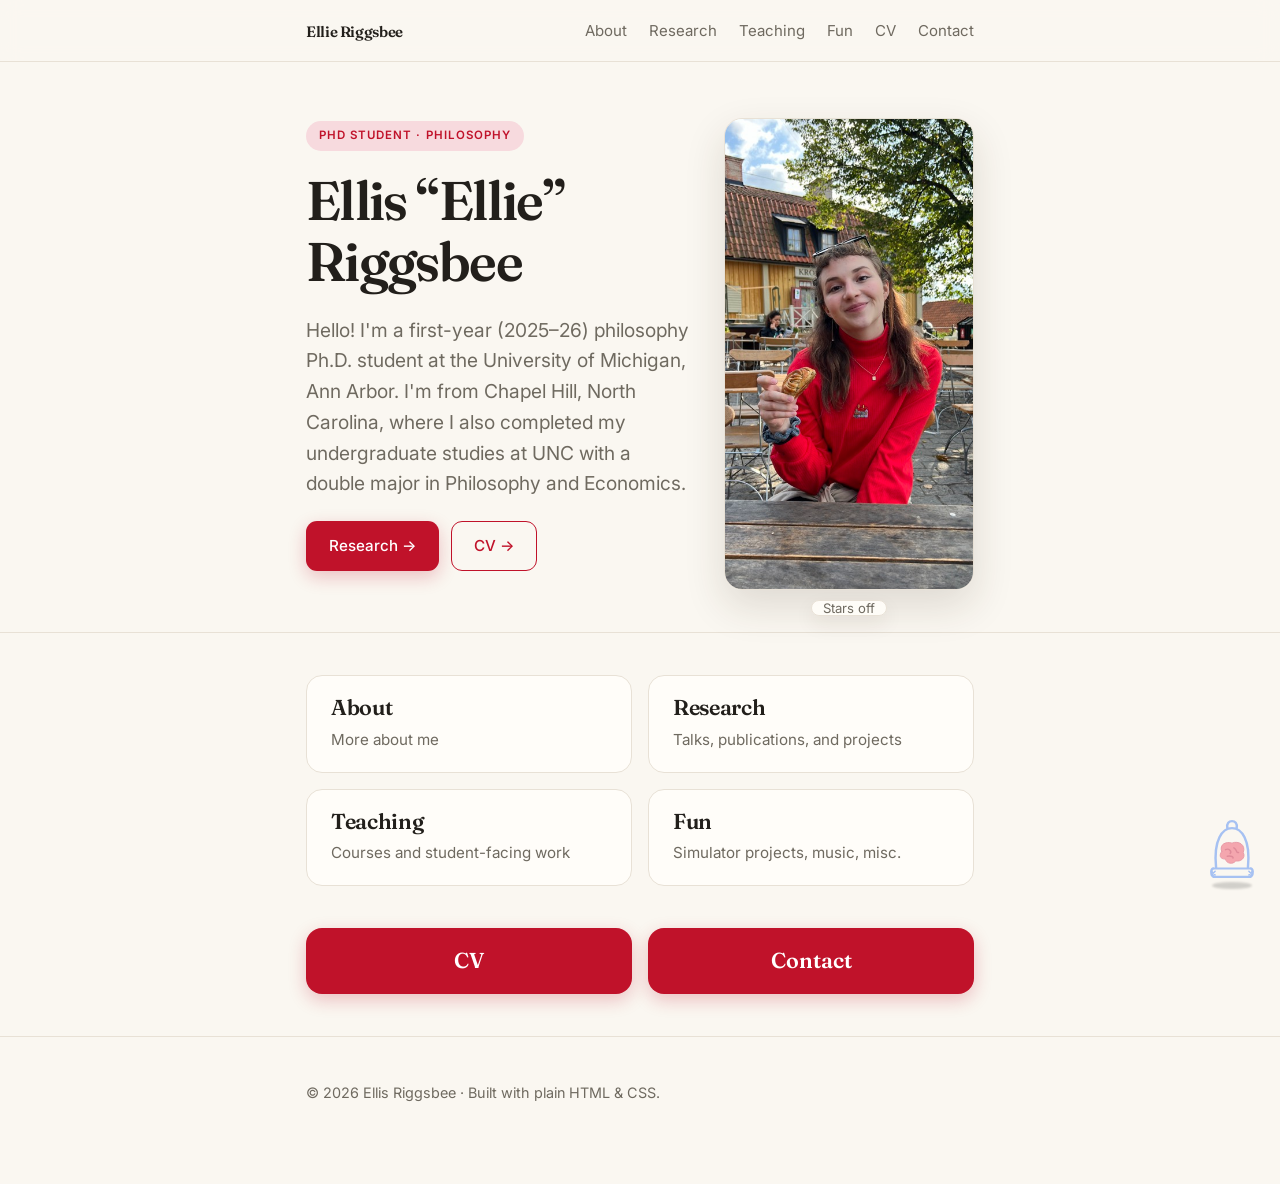
==== index.html @ 44b4fdca "Publish personal website" ====
<!DOCTYPE html>
<html lang="en">
<head>
  <meta charset="utf-8" />
  <meta name="viewport" content="width=device-width, initial-scale=1" />
  <title>Ellis Riggsbee</title>
  <meta name="description" content="Ellis Riggsbee — PhD student in philosophy." />
  <link rel="icon" href="favicon.svg" type="image/svg+xml" />
  <link rel="preconnect" href="https://fonts.googleapis.com" />
  <link rel="preconnect" href="https://fonts.gstatic.com" crossorigin />
  <link rel="stylesheet" href="https://fonts.googleapis.com/css2?family=Fraunces:ital,opsz,wght@0,9..144,400..700;1,9..144,400..600&family=Inter:wght@400;500;600&display=swap" />
  <link rel="stylesheet" href="styles.css?v=home-fun-blurb-misc" />
</head>
<body>

  <nav class="nav">
    <div class="wrap">
      <span class="brand"><a href="index.html?fresh=site-current" style="color:inherit;">Ellie Riggsbee</a></span>
      <ul>
        <li><a href="about.html">About</a></li>
        <li><a href="research.html">Research</a></li>
        <li><a href="teaching.html">Teaching</a></li>
        <li><a href="fun.html">Fun</a></li>
        <li><a href="cv.pdf" target="_blank" rel="noopener">CV</a></li>
        <li><a href="contact.html">Contact</a></li>
      </ul>
    </div>
  </nav>

  <section class="hero home-hero">
    <div class="wrap hero-inner">
      <div class="hero-text">
        <span class="pill">PhD Student · Philosophy</span>
        <h1 class="home-title">Ellis &ldquo;Ellie&rdquo; Riggsbee</h1>
        <p class="tagline">
          Hello! I'm a first-year (2025–26) philosophy Ph.D. student at the
          University of Michigan, Ann Arbor. I'm from Chapel Hill, North Carolina,
          where I also completed my undergraduate studies at UNC with a double
          major in Philosophy and Economics.
        </p>
        <div class="quick-actions">
          <a class="btn" href="research.html">Research →</a>
          <a class="btn ghost" href="cv.pdf" target="_blank" rel="noopener">CV →</a>
        </div>
      </div>
      <div class="headshot-frame">
        <img class="headshot" src="ellie.jpg" alt="Ellis &ldquo;Ellie&rdquo; Riggsbee" />
      </div>
    </div>
  </section>

  <section class="home-sections">
    <div class="wrap">
      <div class="section-grid">
        <a class="section-link" href="about.html">
          <h2>About</h2>
          <p>More about me</p>
        </a>
        <a class="section-link" href="research.html">
          <h2>Research</h2>
          <p>Talks, publications, and projects</p>
        </a>
        <a class="section-link" href="teaching.html">
          <h2>Teaching</h2>
          <p>Courses and student-facing work</p>
        </a>
        <a class="section-link" href="fun.html">
          <h2>Fun</h2>
          <p>Simulator projects, music, misc.</p>
        </a>
        <div class="home-actions-row">
          <a class="home-action-link" href="cv.pdf" target="_blank" rel="noopener">CV</a>
          <a class="home-action-link" href="contact.html">Contact</a>
        </div>
      </div>
    </div>
  </section>

  <footer>
    <div class="wrap">
      <p>© <span id="year"></span> Ellis Riggsbee · Built with plain HTML &amp; CSS.</p>
    </div>
  </footer>

  <div id="brainvat" aria-hidden="true">
    <div class="biv-body">
      <svg viewBox="0 0 64 76" xmlns="http://www.w3.org/2000/svg" fill="none"
           stroke="#a6c1f2" stroke-width="2.6" stroke-linecap="round" stroke-linejoin="round">
        <path d="M21 39 C18 31 26 28 32 30 C39 27 47 32 44 40 C47 46 41 50 36 49
                 C33 53 26 52 25 47 C19 47 18 43 21 39 Z" fill="#f4a6ae" stroke="#e79aa6" stroke-width="1" />
        <path d="M25 37 C29 35 32 39 30 41" stroke="#df8b99" stroke-width="1.5" />
        <path d="M34 35 C38 37 36 41 39 40" stroke="#df8b99" stroke-width="1.5" />
        <path d="M27 44 C31 43 34 45 33 46" stroke="#df8b99" stroke-width="1.5" />
        <path d="M15 56 C12 26 22 14 32 14 C42 14 52 26 49 56" />
        <path d="M27 14 C25 4 39 4 37 14" />
        <path d="M13 57 L51 57" stroke-width="2.2" />
        <path d="M12 57 C9 58 9 66 14 66 L50 66 C55 66 55 58 52 57" />
        <path d="M10 60 L14 64 M14 60 L10 64" stroke-width="1.6" />
        <path d="M50 60 L54 64 M54 60 L50 64" stroke-width="1.6" />
      </svg>
    </div>
  </div>

  <script>
    document.getElementById("year").textContent = new Date().getFullYear();
  </script>
  <script src="cursor.js?v=home-fun-blurb-misc"></script>
  <script src="brainvat.js"></script>
</body>
</html>
---- styles.css ----
/* =========================================================================
   Ellie Riggsbee — site styles
   Plain CSS, no build step. Edit colors in the :root block below.
   ========================================================================= */

:root {
  /* -- Palette (tweak these to restyle the whole site) -- */
  --bg:          #faf7f1;   /* warm paper */
  --surface:     #fffdf9;   /* cards / panels */
  --text:        #221f1b;   /* near-black ink */
  --muted:       #6f6a60;   /* secondary text */
  --accent:      #c0122a;   /* crimson — brighter middle ground, still AA-accessible */
  --accent-soft: #f7dade;   /* pale accent for highlights */
  --border:      #e8e1d6;

  --max-width: 720px;
  /* Web fonts load from Google Fonts (see <head>); fall back gracefully offline. */
  --serif: "Fraunces", "Iowan Old Style", Palatino, Georgia, serif;
  --sans:  "Inter", -apple-system, BlinkMacSystemFont, "Segoe UI", Roboto, Helvetica, Arial, sans-serif;
}

@media (prefers-color-scheme: dark) {
  :root {
    --bg:          #16140f;
    --surface:     #1e1b15;
    --text:        #ece7dd;
    --muted:       #a49d90;
    --accent:      #ef6d78;   /* lightened shirt-crimson for contrast on dark */
    --accent-soft: #3a161b;
    --border:      #332e25;
  }
}

* { box-sizing: border-box; }

html { scroll-behavior: smooth; }

body {
  margin: 0;
  background: var(--bg);
  color: var(--text);
  font-family: var(--sans);
  font-size: 18px;
  line-height: 1.7;
  -webkit-font-smoothing: antialiased;
  text-rendering: optimizeLegibility;
}
::selection { background: var(--accent-soft); color: var(--text); }
:focus-visible { outline: 2px solid var(--accent); outline-offset: 3px; border-radius: 3px; }

/* ---- Layout ---- */
.wrap { max-width: var(--max-width); margin: 0 auto; padding: 0 26px; }

section { padding: 64px 0; border-top: 1px solid var(--border); }
section:first-of-type { border-top: none; }

/* ---- Typography ---- */
h1, h2, h3 {
  font-family: var(--serif); font-optical-sizing: auto;
  font-weight: 600; line-height: 1.12; letter-spacing: -0.015em; color: var(--text);
}
h1 { font-size: clamp(2.6rem, 6vw, 3.4rem); margin: 0 0 0.15em; letter-spacing: -0.03em; }
.home-title { margin-bottom: 22px; }
h2 { font-size: 1.7rem; margin: 0 0 0.6em; }
h2::before {
  content: ""; display: block; width: 30px; height: 3px; border-radius: 2px;
  background: var(--accent); margin-bottom: 14px;
}
h3 { font-size: 1.15rem; margin: 1.3em 0 0.3em; letter-spacing: -0.005em; }
p  { margin: 0 0 1em; }
.muted { color: var(--muted); }
.small { font-size: 0.9rem; }

a { color: var(--accent); text-decoration: none; }
a.link {
  /* persistent underline so links are distinguishable without relying on color (a11y) */
  text-decoration: underline;
  text-decoration-thickness: 1.5px;
  text-underline-offset: 2px;
  text-decoration-color: color-mix(in srgb, var(--accent) 45%, transparent);
  transition: text-decoration-color 0.2s ease;
}
a.link:hover { text-decoration-color: var(--accent); }

/* ---- Nav ---- */
.nav {
  position: sticky; top: 0; z-index: 10;
  background: color-mix(in srgb, var(--bg) 82%, transparent);
  backdrop-filter: blur(10px);
  border-bottom: 1px solid var(--border);
}
.nav .wrap { display: flex; align-items: center; justify-content: space-between; flex-wrap: wrap; gap: 6px 18px; padding-top: 15px; padding-bottom: 15px; }
.nav .brand { font-family: var(--serif); font-weight: 600; font-size: 1.15rem; color: var(--text); letter-spacing: -0.02em; }
.nav ul { display: flex; gap: 22px; list-style: none; margin: 0; padding: 0; }
.nav a { position: relative; display: inline-block; color: var(--muted); font-size: 0.94rem; transition: color 0.2s ease; }
.nav a::after {
  content: ""; position: absolute; left: 0; right: 0; bottom: -5px; height: 1.5px;
  background: var(--accent); transform: scaleX(0); transform-origin: left; transition: transform 0.22s ease;
}
.nav a:hover { color: var(--accent); }
.nav a:hover::after { transform: scaleX(1); }
.nav a[aria-current="page"] { color: var(--accent); }
.nav a[aria-current="page"]::after { transform: scaleX(1); }
@media (max-width: 620px) {
  .nav ul { gap: 15px; font-size: 0.85rem; flex-wrap: wrap; justify-content: flex-end; }
}

/* ---- Hero ---- */
.hero { padding-top: 84px; }
.hero:not(.home-hero) { padding-bottom: 14px; }
.home-hero { padding-top: 56px; }
.home-hero { padding-bottom: 42px; }
.home-sections { padding-top: 42px; padding-bottom: 34px; }
.hero .tagline { font-size: 1.2rem; line-height: 1.6; color: var(--muted); max-width: 33em; }
.newcomb-page .hero h1 { margin-bottom: 32px; }
.newcomb-page .console { margin-top: -1px; }
.about-note { margin-top: 22px; }
.home-hero .hero-inner { position: relative; }
.hero-inner { display: flex; gap: 34px; align-items: stretch; }
.hero-text { flex: 1; min-width: 0; }
.about-hero {
  padding: 56px 0 34px;
  border-top: none;
}
.about-layout {
  display: flex;
  flex-direction: column;
  align-items: center;
  gap: 30px;
}
.about-aside {
  display: flex;
  flex-direction: column;
  align-items: center;
  gap: 18px;
  width: 100%;
}
.about-copy {
  padding-top: 0;
  width: 100%;
}
.about-heading h1 {
  margin-bottom: 0;
  text-align: center;
}
.about-copy p {
  max-width: 100%;
  color: var(--muted);
  font-size: 1.05rem;
  line-height: 1.72;
}
.about-copy p + p {
  margin-top: 20px;
}
.about-photo {
  width: 300px;
  height: 405px;
  object-fit: cover;
  object-position: center 44%;
  border-radius: 14px;
  border: 1px solid var(--border);
  box-shadow: 0 12px 30px rgba(60, 40, 20, 0.11);
}
@media (max-width: 720px) {
  .about-layout { gap: 28px; }
  .about-heading h1 { margin-bottom: 0; }
  .about-photo { width: 210px; height: 268px; }
}
.headshot {
  align-self: center; flex-shrink: 0;
  width: 250px; height: 520px; max-width: 100%;
  aspect-ratio: 4 / 5; object-fit: cover; object-position: center;
  border-radius: 18px; border: 1px solid var(--border);
  box-shadow: 0 16px 40px rgba(60, 40, 20, 0.14);
}
.headshot-frame {
  align-self: center;
  flex-shrink: 0;
  width: 250px;
  height: 472px;
  max-width: 100%;
  overflow: hidden;
  border-radius: 18px;
  border: 1px solid var(--border);
  box-shadow: 0 16px 40px rgba(60, 40, 20, 0.14);
}
.headshot-frame .headshot {
  display: block;
  width: 250px;
  height: 520px;
  max-width: none;
  border: 0;
  border-radius: 0;
  box-shadow: none;
  transform: translateY(-24px);
}
@media (max-width: 560px) {
  .hero-inner { flex-direction: column-reverse; align-items: center; text-align: center; gap: 24px; }
  .hero-text { text-align: left; }
  .about-photo { width: 180px; height: 230px; }
  .headshot { align-self: center; width: 200px; height: 250px; }
  .headshot-frame { width: 200px; height: 250px; }
  .headshot-frame .headshot { width: 200px; height: 298px; transform: translateY(-24px); }
}
.pill {
  display: inline-block; font-size: 0.72rem; font-weight: 600; letter-spacing: 0.09em; text-transform: uppercase;
  color: var(--accent); background: var(--accent-soft);
  padding: 5px 13px; border-radius: 999px; margin-bottom: 20px;
}

/* ---- Cards / lists ---- */
.card {
  background: var(--surface); border: 1px solid var(--border);
  border-radius: 16px; padding: 22px 24px; margin: 16px 0;
  transition: transform 0.2s ease, box-shadow 0.2s ease, border-color 0.2s ease;
}
.hero + section .wrap > .card:first-child { margin-top: 0; }
.card:hover {
  transform: translateY(-3px);
  box-shadow: 0 16px 36px rgba(60, 40, 20, 0.09);
  border-color: color-mix(in srgb, var(--accent) 32%, var(--border));
}
.card h3 { margin-top: 0; }

.video {
  position: relative; aspect-ratio: 16 / 9; margin-top: 14px;
  border-radius: 12px; overflow: hidden; border: 1px solid var(--border);
  background: #000;
}
.video iframe { position: absolute; inset: 0; width: 100%; height: 100%; border: 0; }

.music-feature + .release-section { margin-top: 54px; }
.release-section { margin-top: 48px; }
.music-section-title {
  margin-bottom: 24px;
}
.feature-title {
  margin: 0 0 0.45em;
  font-size: 1.28rem;
}
.release-group + .release-group {
  margin-top: 38px;
}
.release-group-title {
  margin: 0 0 16px;
  color: var(--accent);
  font-family: var(--sans);
  font-size: 0.86rem;
  font-weight: 700;
  letter-spacing: 0.09em;
  line-height: 1.25;
  text-transform: uppercase;
}
.music-release {
  margin-top: 20px;
  margin-left: 16px;
}
.release-group-title + .music-release {
  margin-top: 0;
}
.music-release h4 {
  margin: 0 0 7px;
  color: var(--text);
  font-family: var(--serif);
  font-size: 1.08rem;
  font-style: italic;
  font-weight: 500;
  line-height: 1.2;
}
.release-blurb {
  max-width: 36em;
  margin: 0 0 11px;
  color: var(--muted);
  font-size: 0.96rem;
  line-height: 1.55;
}
.stream-grid {
  display: grid;
  grid-template-columns: repeat(4, minmax(0, 1fr));
  gap: 10px;
  margin-top: 14px;
}
.stream-link {
  display: flex;
  align-items: center;
  justify-content: center;
  min-height: 46px;
  padding: 9px 10px;
  background: var(--surface);
  color: var(--text);
  border: 1px solid var(--border);
  border-radius: 12px;
  transition: transform 0.2s ease, box-shadow 0.2s ease, border-color 0.2s ease;
}
.stream-link:hover {
  transform: translateY(-2px);
  box-shadow: 0 12px 28px rgba(60, 40, 20, 0.08);
  border-color: color-mix(in srgb, var(--accent) 32%, var(--border));
}
.stream-cover {
  display: none;
}
.stream-service {
  display: inline-flex;
  align-items: center;
  gap: 8px;
  min-width: 0;
  font-size: 0.9rem;
  font-weight: 600;
  line-height: 1.2;
}
.stream-logo {
  width: 20px;
  height: 20px;
  flex: 0 0 20px;
  fill: currentColor;
}
.spotify-logo { color: #1db954; }
.apple-logo { color: var(--text); }
.tidal-logo { color: var(--text); }
.youtube-logo { color: #ff0033; }
@media (max-width: 560px) {
  .stream-grid { grid-template-columns: repeat(2, minmax(0, 1fr)); }
}

.tag {
  display: inline-block; font-size: 0.8rem; font-weight: 500; color: var(--accent);
  background: var(--accent-soft); border-radius: 999px; padding: 4px 12px; margin: 3px 5px 3px 0;
}

.wip { font-size: 0.8rem; color: var(--accent); font-style: italic; }

.section-grid {
  display: grid;
  grid-template-columns: repeat(2, minmax(0, 1fr));
  gap: 16px;
  margin-top: 24px;
}
.home-sections .section-grid { margin-top: 0; }
.section-link {
  display: block;
  background: var(--surface);
  border: 1px solid var(--border);
  border-radius: 16px;
  padding: 20px 24px;
  color: var(--text);
  transition: transform 0.2s ease, box-shadow 0.2s ease, border-color 0.2s ease;
}
.section-link:hover {
  transform: translateY(-3px);
  box-shadow: 0 16px 36px rgba(60, 40, 20, 0.09);
  border-color: color-mix(in srgb, var(--accent) 32%, var(--border));
}
.section-link h2 {
  font-size: 1.35rem;
  margin-bottom: 0.35em;
}
.section-link h2::before { display: none; }
.section-link h2:last-child { margin-bottom: 0; }
.section-link p {
  color: var(--muted);
  font-size: 0.95rem;
  line-height: 1.55;
  margin-bottom: 0;
}
.home-actions-row {
  grid-column: 1 / -1;
  display: grid;
  grid-template-columns: repeat(2, minmax(0, 1fr));
  gap: 16px;
  margin-top: 26px;
}
.home-action-link {
  min-height: 66px;
  display: flex;
  align-items: center;
  justify-content: center;
  background: var(--accent);
  color: #fff;
  border: 1px solid transparent;
  border-radius: 16px;
  font-family: var(--serif);
  font-size: 1.35rem;
  font-weight: 600;
  line-height: 1.12;
  box-shadow: 0 6px 18px rgba(192, 18, 42, 0.24);
  transition: filter 0.15s ease, transform 0.12s ease, box-shadow 0.15s ease;
}
.home-action-link:hover {
  color: #fff;
  filter: brightness(1.06);
  transform: translateY(-1px);
  box-shadow: 0 10px 24px rgba(192, 18, 42, 0.30);
}
.quick-actions {
  display: flex;
  flex-wrap: wrap;
  gap: 12px;
  margin-top: 22px;
}
@media (max-width: 620px) {
  .section-grid { grid-template-columns: 1fr; }
}

/* ---- Buttons ---- */
.btn {
  display: inline-block; font: inherit; font-weight: 500; cursor: pointer;
  background: var(--accent); color: #fff; border: 1px solid transparent;
  padding: 11px 22px; border-radius: 11px; font-size: 0.95rem;
  box-shadow: 0 6px 18px rgba(192, 18, 42, 0.24);
  transition: filter 0.15s ease, transform 0.12s ease, box-shadow 0.15s ease;
}
.btn:hover { filter: brightness(1.06); transform: translateY(-1px); box-shadow: 0 10px 24px rgba(192, 18, 42, 0.30); }
.btn:active { transform: translateY(0); }
.btn.ghost { background: transparent; color: var(--accent); border: 1px solid var(--accent); box-shadow: none; }
.btn.ghost:hover { background: var(--accent-soft); }

/* ---- Footer ---- */
footer { padding: 44px 0 64px; margin-top: 8px; border-top: 1px solid var(--border); color: var(--muted); font-size: 0.9rem; }
.cursor-toggle {
  position: fixed;
  right: 18px;
  bottom: 90px;
  z-index: 910;
  display: inline-flex;
  align-items: center;
  padding: 7px 11px;
  border: 1px solid var(--border);
  border-radius: 999px;
  background: color-mix(in srgb, var(--surface) 92%, transparent);
  color: var(--muted);
  font: inherit;
  font-size: 0.82rem;
  line-height: 1;
  cursor: pointer;
  backdrop-filter: blur(8px);
  box-shadow: 0 8px 20px rgba(60, 40, 20, 0.08);
  transition: color 0.15s ease, border-color 0.15s ease, background 0.15s ease;
}
.cursor-toggle:hover {
  color: var(--accent);
  border-color: color-mix(in srgb, var(--accent) 45%, var(--border));
  background: var(--accent-soft);
}
.home-photo-toggle {
  position: absolute;
  top: calc(50% + 246px);
  right: calc(26px + 125px);
  transform: translateX(50%);
}
@media (max-width: 560px) {
  .home-photo-toggle {
    position: fixed;
    right: 12px;
    bottom: 76px;
  }
}

/* ---- Cute yellow star cursor trail (see cursor.js) ---- */
.cursor-star {
  position: fixed;
  pointer-events: none;
  z-index: 9999;
  color: #f5c518;                                  /* warm yellow */
  text-shadow: 0 0 6px rgba(245, 197, 24, 0.65);
  transform: translate(-50%, -50%);
  animation: cursor-star-fade 750ms ease-out forwards;
  will-change: transform, opacity;
  user-select: none;
}
@keyframes cursor-star-fade {
  0%   { opacity: 1; transform: translate(-50%, -50%) scale(0.4) rotate(0deg); }
  30%  { opacity: 1; transform: translate(calc(-50% + var(--dx, 0px)), -60%)  scale(1)   rotate(var(--rot, 0deg)); }
  100% { opacity: 0; transform: translate(calc(-50% + var(--dx, 0px)), -120%) scale(0.6) rotate(var(--rot, 0deg)); }
}

/* ---- Brain-in-a-vat scroll buddy (see brainvat.js) ---- */
#brainvat {
  position: fixed; right: 18px; bottom: 14px; z-index: 900;
  width: 60px; pointer-events: none; color: var(--text);
}
#brainvat .biv-body { transform-origin: bottom center; will-change: transform; }
#brainvat .biv-body svg { display: block; width: 100%; height: auto; overflow: visible; }
#brainvat::after {   /* little ground shadow */
  content: ""; position: absolute; left: 50%; bottom: -3px; transform: translateX(-50%);
  width: 40px; height: 7px; border-radius: 50%;
  background: rgba(0, 0, 0, 0.16); filter: blur(1px); z-index: -1;
}
#brainvat .biv-body.jump { animation: biv-jump 640ms cubic-bezier(0.3, 0.7, 0.4, 1); }
#brainvat.jumping::after { animation: biv-shadow 640ms ease; }
@keyframes biv-jump {
  0%   { transform: translateY(0)     scaleX(1)    scaleY(1);    }
  16%  { transform: translateY(0)     scaleX(1.09) scaleY(0.85); }  /* squash */
  46%  { transform: translateY(-22px) scaleX(0.95) scaleY(1.07); }  /* leap */
  72%  { transform: translateY(0)     scaleX(1.06) scaleY(0.9);  }  /* land */
  100% { transform: translateY(0)     scaleX(1)    scaleY(1);    }
}
@keyframes biv-shadow {
  0%, 100% { transform: translateX(-50%) scale(1);   opacity: 1;   }
  46%      { transform: translateX(-50%) scale(0.55); opacity: 0.5; }
}
@media (max-width: 560px) { #brainvat { width: 50px; right: 12px; } }
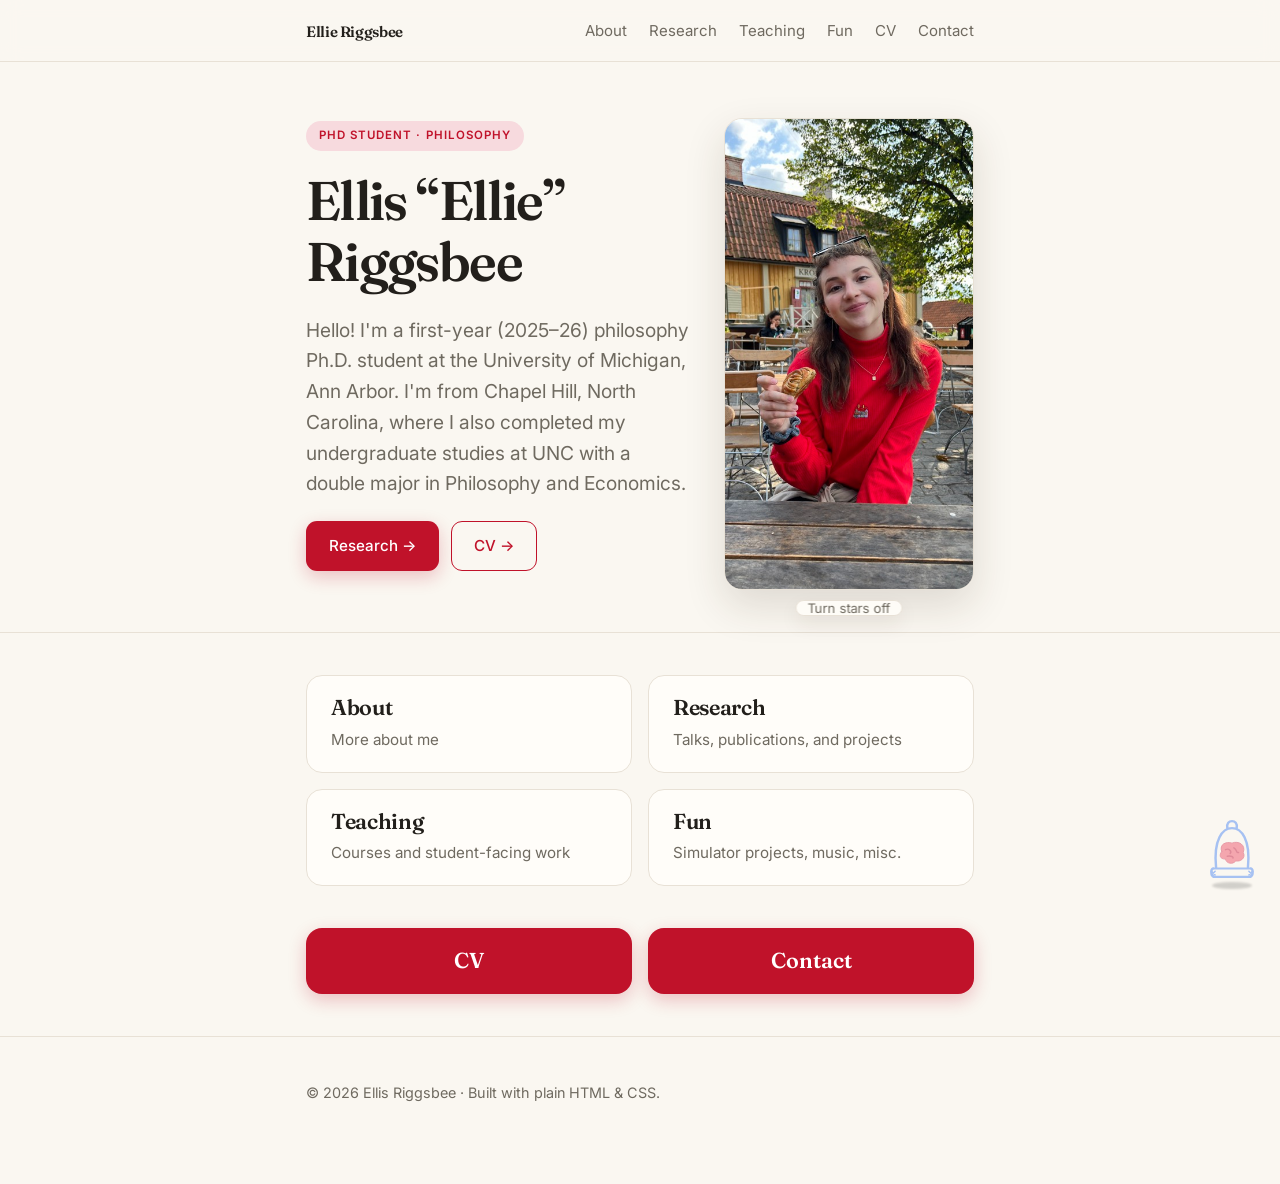
==== commit 940cf2c6: "fix star cursor behavior" ====
--- a/index.html
+++ b/index.html
@@ -9,7 +9,7 @@
   <link rel="preconnect" href="https://fonts.googleapis.com" />
   <link rel="preconnect" href="https://fonts.gstatic.com" crossorigin />
   <link rel="stylesheet" href="https://fonts.googleapis.com/css2?family=Fraunces:ital,opsz,wght@0,9..144,400..700;1,9..144,400..600&family=Inter:wght@400;500;600&display=swap" />
-  <link rel="stylesheet" href="styles.css?v=home-fun-blurb-misc" />
+  <link rel="stylesheet" href="styles.css?v=star-toggle-desktop-fix" />
 </head>
 <body>
 
@@ -104,7 +104,7 @@
   <script>
     document.getElementById("year").textContent = new Date().getFullYear();
   </script>
-  <script src="cursor.js?v=home-fun-blurb-misc"></script>
+  <script src="cursor.js?v=star-toggle-desktop-fix"></script>
   <script src="brainvat.js"></script>
 </body>
 </html>
--- a/styles.css
+++ b/styles.css
@@ -449,6 +449,9 @@
   transform: translateX(50%);
 }
 @media (max-width: 560px) {
+  .cursor-toggle {
+    display: none;
+  }
   .home-photo-toggle {
     position: fixed;
     right: 12px;
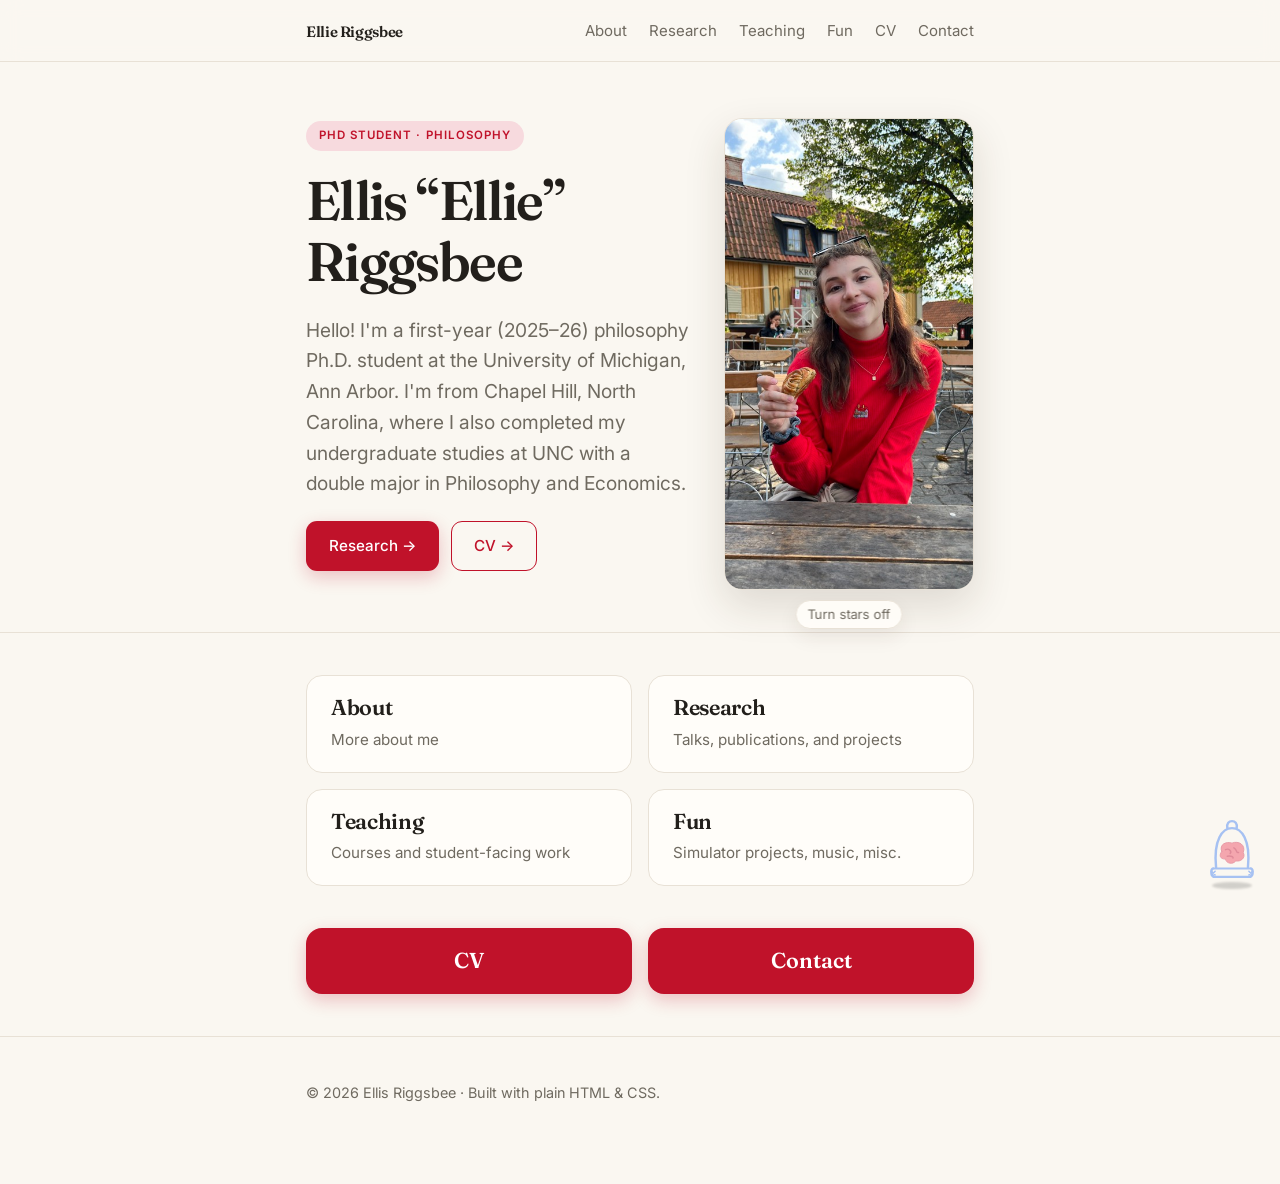
==== commit 4d83a982: "biv buddy fix hop to not touch star toggle" ====
--- a/index.html
+++ b/index.html
@@ -9,7 +9,7 @@
   <link rel="preconnect" href="https://fonts.googleapis.com" />
   <link rel="preconnect" href="https://fonts.gstatic.com" crossorigin />
   <link rel="stylesheet" href="https://fonts.googleapis.com/css2?family=Fraunces:ital,opsz,wght@0,9..144,400..700;1,9..144,400..600&family=Inter:wght@400;500;600&display=swap" />
-  <link rel="stylesheet" href="styles.css?v=star-toggle-desktop-fix" />
+  <link rel="stylesheet" href="styles.css?v=biv-toggle-spacing" />
 </head>
 <body>
 
@@ -104,7 +104,7 @@
   <script>
     document.getElementById("year").textContent = new Date().getFullYear();
   </script>
-  <script src="cursor.js?v=star-toggle-desktop-fix"></script>
+  <script src="cursor.js?v=biv-toggle-spacing"></script>
   <script src="brainvat.js"></script>
 </body>
 </html>
--- a/styles.css
+++ b/styles.css
@@ -420,7 +420,7 @@
 .cursor-toggle {
   position: fixed;
   right: 18px;
-  bottom: 90px;
+  bottom: 132px;
   z-index: 910;
   display: inline-flex;
   align-items: center;
@@ -446,6 +446,7 @@
   position: absolute;
   top: calc(50% + 246px);
   right: calc(26px + 125px);
+  bottom: auto;
   transform: translateX(50%);
 }
 @media (max-width: 560px) {
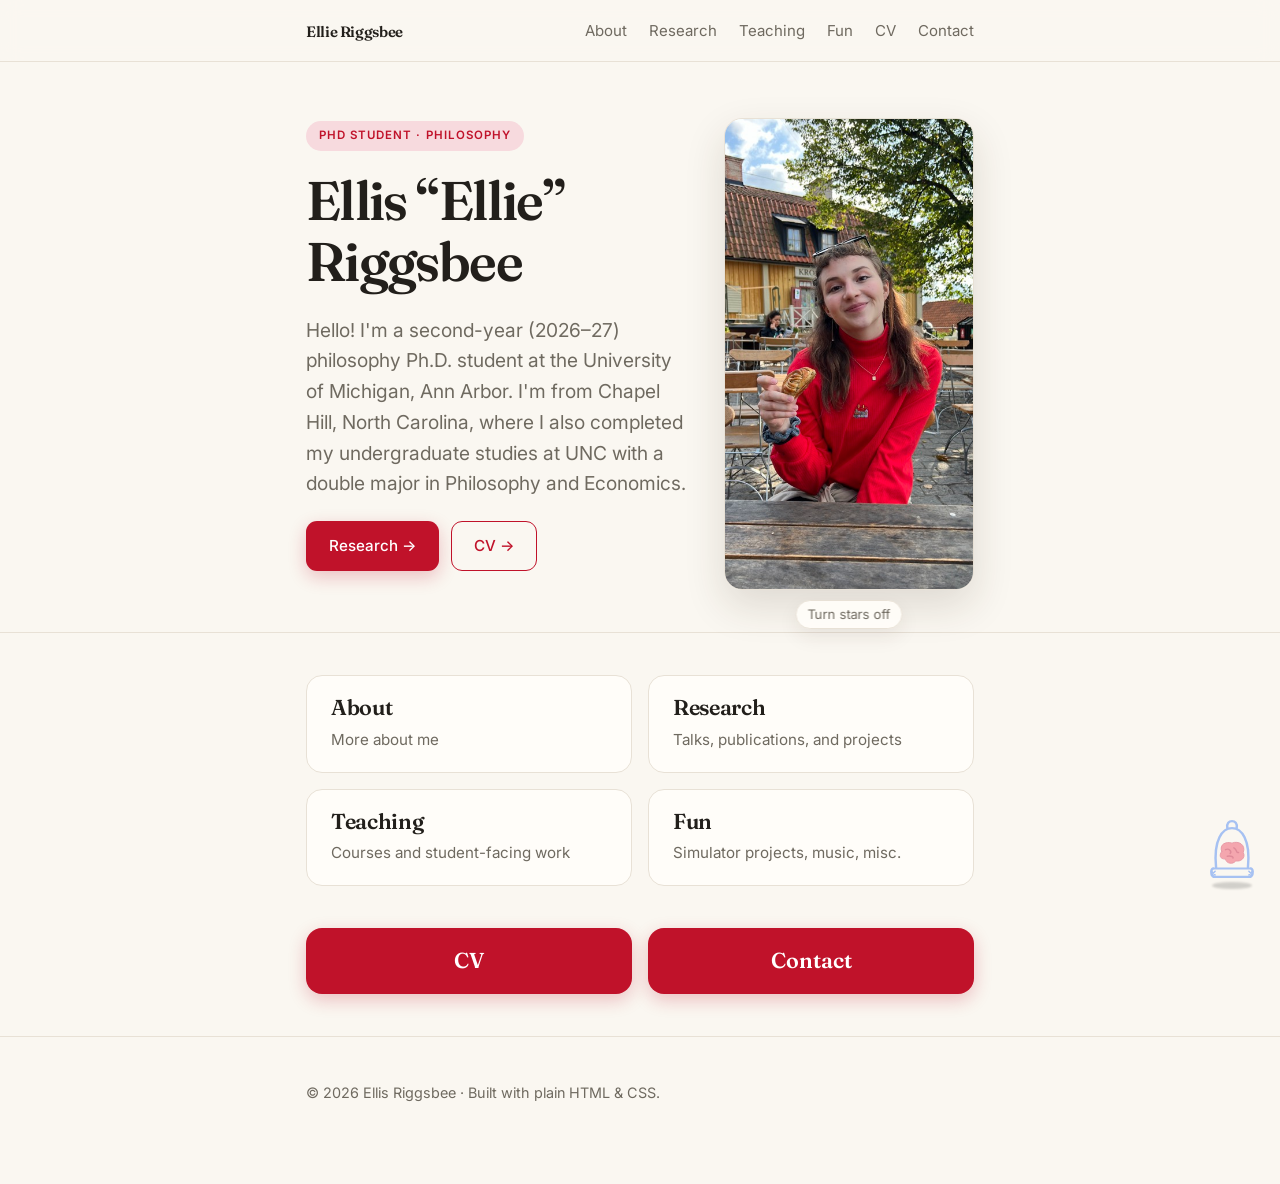
==== commit 68abe4ce: "Update index.html second-year" ====
--- a/index.html
+++ b/index.html
@@ -33,7 +33,7 @@
         <span class="pill">PhD Student · Philosophy</span>
         <h1 class="home-title">Ellis &ldquo;Ellie&rdquo; Riggsbee</h1>
         <p class="tagline">
-          Hello! I'm a first-year (2025–26) philosophy Ph.D. student at the
+          Hello! I'm a second-year (2026–27) philosophy Ph.D. student at the
           University of Michigan, Ann Arbor. I'm from Chapel Hill, North Carolina,
           where I also completed my undergraduate studies at UNC with a double
           major in Philosophy and Economics.
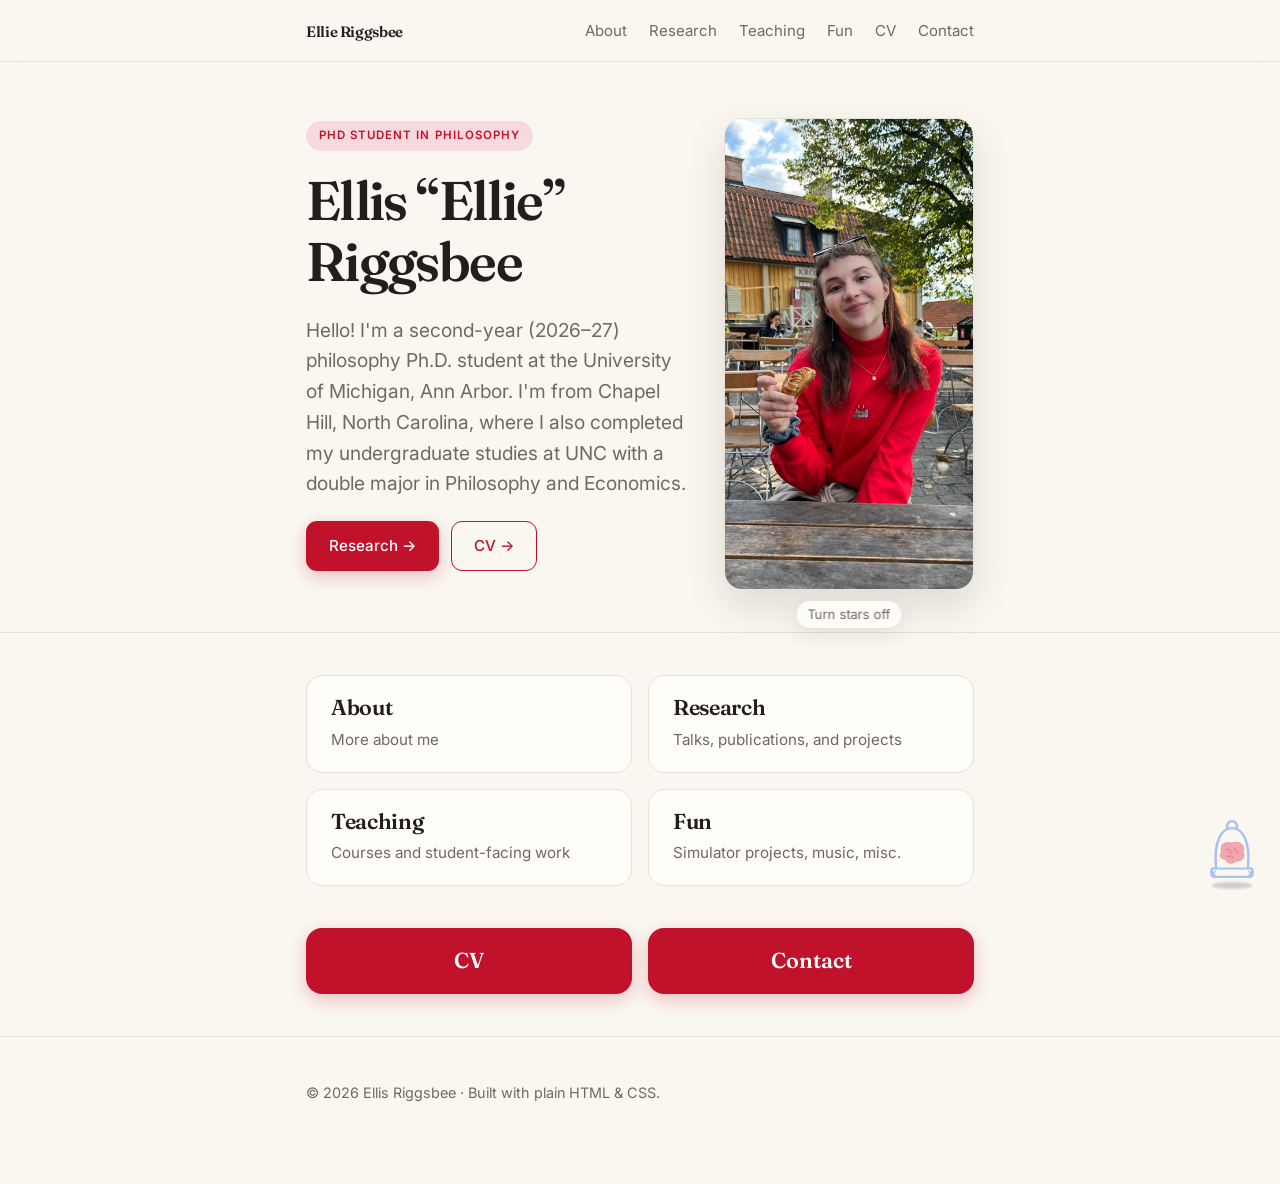
==== commit e498ccaa: "Update index.html anti ai lol" ====
--- a/index.html
+++ b/index.html
@@ -30,7 +30,7 @@
   <section class="hero home-hero">
     <div class="wrap hero-inner">
       <div class="hero-text">
-        <span class="pill">PhD Student · Philosophy</span>
+        <span class="pill">PhD Student in Philosophy</span>
         <h1 class="home-title">Ellis &ldquo;Ellie&rdquo; Riggsbee</h1>
         <p class="tagline">
           Hello! I'm a second-year (2026–27) philosophy Ph.D. student at the
